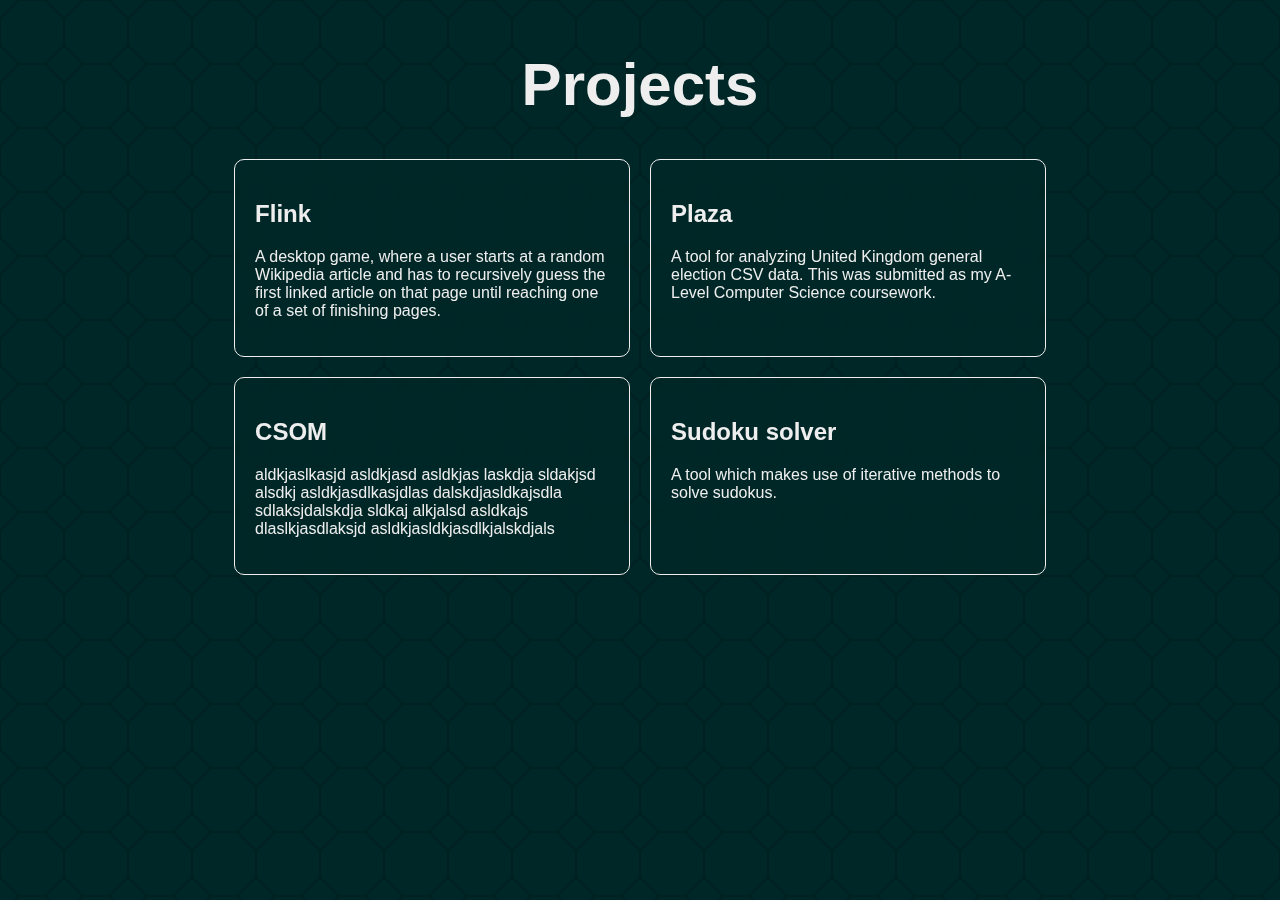
==== projects.html @ 18d00415 "prelim sidebar and projects page" ====
<!DOCTYPE html>
<html>
    <head>
        <link rel="stylesheet" type="text/css" href="project-styles.css"/>
        <title>Projects</title>
    </head>
    <body>
        <h1 class="pagetitle">Projects</h1>
        <div id="projectboxgrid">
            <div class="projectbox projectbox-left">
                <h2>Flink</h2>
                <p>A desktop game, where a user starts at a random Wikipedia article and has to recursively guess the first linked article on that page until reaching one of a set of finishing pages.</p>
            </div>
            <div class="projectbox projectbox-right">
                <h2>Plaza</h2>
                <p>A tool for analyzing United Kingdom general election CSV data. This was submitted as my A-Level Computer Science coursework.</p>
            </div>
            <div class="projectbox projectbox-left">
                <h2>CSOM</h2>
                <p>aldkjaslkasjd asldkjasd asldkjas laskdja sldakjsd alsdkj asldkjasdlkasjdlas dalskdjasldkajsdla sdlaksjdalskdja sldkaj alkjalsd asldkajs dlaslkjasdlaksjd asldkjasldkjasdlkjalskdjals</p>
            </div>
            <div class="projectbox projectbox-right">
                <h2>Sudoku solver</h2>
                <p>A tool which makes use of iterative methods to solve sudokus.</p>
            </div>
        </div>
    </body>
</html>
---- project-styles.css ----
html{
    font-family: 'Trebuchet MS', 'Lucida Sans Unicode', 'Lucida Grande', 'Lucida Sans', 'Arial', 'sans-serif';
    background-color: #002727; /*#6f9076;*/
    font-size: 10;
    color: #EEEEEE;
    background-image: url(octo.png);
    background-size: 5%;
    background-position: top left;
    background-repeat: repeat;
}


h1{
    font-size: 60px;
    margin-top: 40px;
    margin-bottom: 10px;
    padding-top: 10px;
    padding-bottom: 10px;
}

h2{
    font-size: 24px;
}

.sidebar{
    position: fixed;
    margin: 0;
    padding: 1rem;
    background-color: rgba(0, 11, 11, 0);
    transition: all 0.5s ease;
    width: 0%;
    height: 50%;
}

.sidebar:hover{
    width: 10%;
    background-color: rgba(0, 22, 22, 0.7);
    transition: all 0.5s ease;
}

.sidebar-list{
    margin-left: auto;
    margin-right: auto;
    text-align: center;
    overflow: hidden;
    display: none;
}

.sidebar:hover .sidebar-list{
    display: block;
}

.sidebar-list-items{
    list-style-type: none;
    line-height: 30px;
    padding-left: 0;
}

.pagetitle{
    margin-left: auto;
    margin-right: auto;
    margin-bottom: 30px;
    text-align: center;
    width: 40%;
}

.centretext{  /* make text and image next to each other */
    margin-left: auto;
    margin-right: auto;
    width: 60%;
    float: top
}

.projectbox{
    border-style: solid;
    border-width: 1px;
    padding: 20px;
    width: 40%;
    border-radius: 10px;
    margin-bottom: 20px;
    backdrop-filter: blur(5px);
}

.projectbox-left{
    margin-right: 10px;
}

.projectbox-right{
    margin-left: 10px;
}

#projectboxgrid{
    padding: 0;
    width: 70%;
    margin-inline: auto;
    display: flex;
    flex-direction: row;
    justify-content: center;
    flex-wrap: wrap ;
}
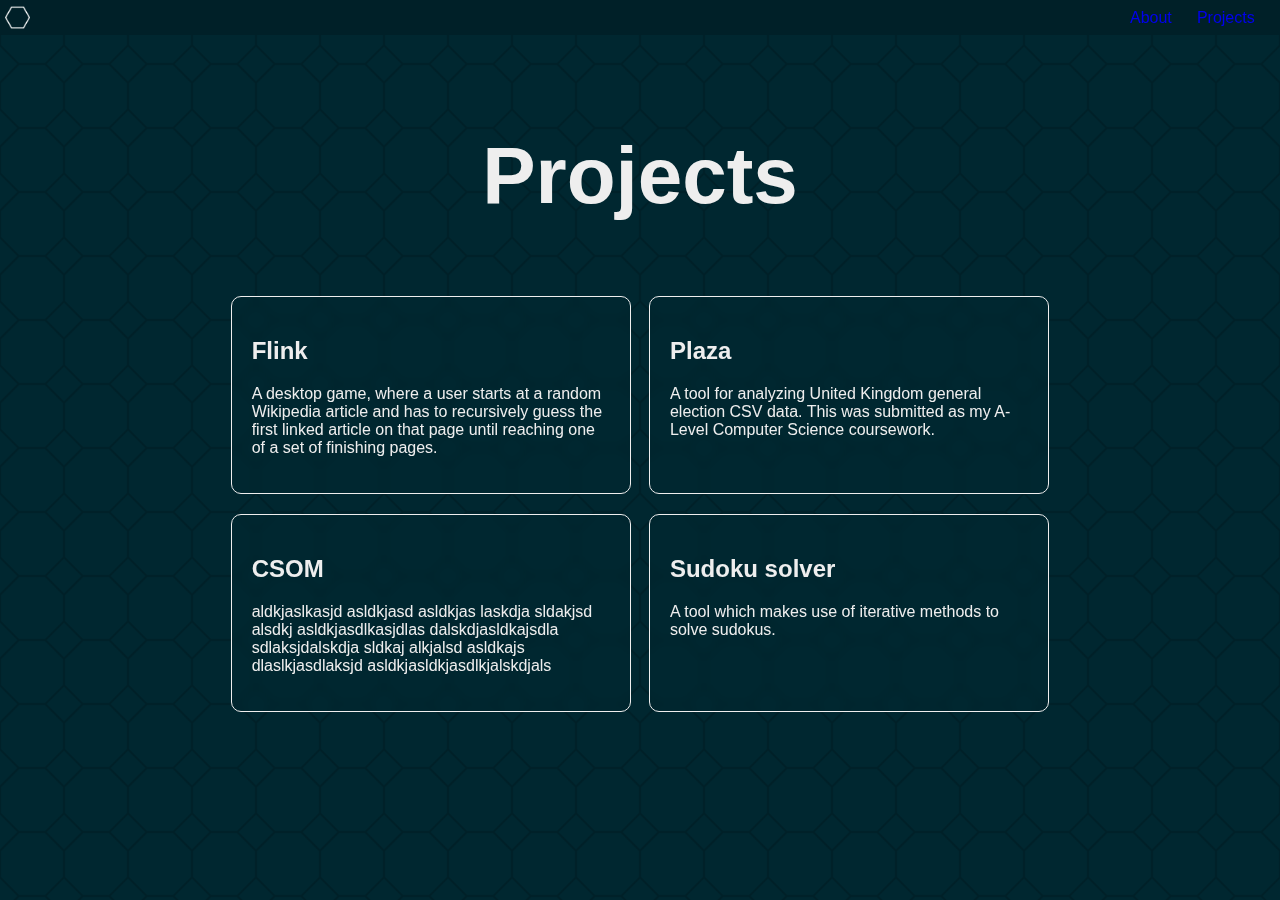
==== commit 23c7b14e: "major upgrades (nav, restyle, etc.)" ====
--- a/projects.html
+++ b/projects.html
@@ -2,24 +2,38 @@
 <html>
     <head>
         <link rel="stylesheet" type="text/css" href="project-styles.css"/>
-        <title>Projects</title>
+        <script type="text/javascript" src="projects.js"></script>
+        <title>vrpst | Projects</title>
     </head>
     <body>
-        <h1 class="pagetitle">Projects</h1>
+        <div class="navbar-container">
+            <div class="navbar">
+                <div class="navbaritem">
+                    <a href="index.html" class="navbarlink">About</a>
+                </div>
+                <div class="navbaritem">
+                    <a href="projects.html" class="navbarlink">Projects</a>
+                </div>
+            </div>
+        </div>
+        <img src="hex.png" class="navbar-icon">
+        <div id="title">
+            <h1>Projects</h1>
+        </div>
         <div id="projectboxgrid">
-            <div class="projectbox projectbox-left">
+            <div class="projectbox projectbox-left" id="flink">
                 <h2>Flink</h2>
                 <p>A desktop game, where a user starts at a random Wikipedia article and has to recursively guess the first linked article on that page until reaching one of a set of finishing pages.</p>
             </div>
-            <div class="projectbox projectbox-right">
+            <div class="projectbox projectbox-right" id="plaza">
                 <h2>Plaza</h2>
                 <p>A tool for analyzing United Kingdom general election CSV data. This was submitted as my A-Level Computer Science coursework.</p>
             </div>
-            <div class="projectbox projectbox-left">
+            <div class="projectbox projectbox-left" id="csom">
                 <h2>CSOM</h2>
                 <p>aldkjaslkasjd asldkjasd asldkjas laskdja sldakjsd alsdkj asldkjasdlkasjdlas dalskdjasldkajsdla sdlaksjdalskdja sldkaj alkjalsd asldkajs dlaslkjasdlaksjd asldkjasldkjasdlkjalskdjals</p>
             </div>
-            <div class="projectbox projectbox-right">
+            <div class="projectbox projectbox-right" id="sudoku">
                 <h2>Sudoku solver</h2>
                 <p>A tool which makes use of iterative methods to solve sudokus.</p>
             </div>
--- a/project-styles.css
+++ b/project-styles.css
@@ -1,6 +1,6 @@
 html{
     font-family: 'Trebuchet MS', 'Lucida Sans Unicode', 'Lucida Grande', 'Lucida Sans', 'Arial', 'sans-serif';
-    background-color: #002727; /*#6f9076;*/
+    background-color: #002730; /*#6f9076;*/
     font-size: 10;
     color: #EEEEEE;
     background-image: url(octo.png);
@@ -9,10 +9,13 @@
     background-repeat: repeat;
 }
 
+body{
+    margin: 0;
+}
 
 h1{
-    font-size: 60px;
-    margin-top: 40px;
+    font-size: 80px;
+    margin-top: 0;
     margin-bottom: 10px;
     padding-top: 10px;
     padding-bottom: 10px;
@@ -22,51 +25,22 @@
     font-size: 24px;
 }
 
-.sidebar{
-    position: fixed;
-    margin: 0;
-    padding: 1rem;
-    background-color: rgba(0, 11, 11, 0);
-    transition: all 0.5s ease;
-    width: 0%;
-    height: 50%;
+a:visited{
+    color: #EEEEEE;
 }
 
-.sidebar:hover{
-    width: 10%;
-    background-color: rgba(0, 22, 22, 0.7);
-    transition: all 0.5s ease;
-}
-
-.sidebar-list{
+#title{
+    text-align: center;
     margin-left: auto;
     margin-right: auto;
-    text-align: center;
-    overflow: hidden;
-    display: none;
-}
-
-.sidebar:hover .sidebar-list{
-    display: block;
-}
-
-.sidebar-list-items{
-    list-style-type: none;
-    line-height: 30px;
-    padding-left: 0;
-}
-
-.pagetitle{
-    margin-left: auto;
-    margin-right: auto;
-    margin-bottom: 30px;
-    text-align: center;
-    width: 40%;
+    margin-bottom: 5%;
+    width: 70%;
 }
 
 .centretext{  /* make text and image next to each other */
     margin-left: auto;
     margin-right: auto;
+    margin-top: 5%;
     width: 60%;
     float: top
 }
@@ -78,15 +52,27 @@
     width: 40%;
     border-radius: 10px;
     margin-bottom: 20px;
-    backdrop-filter: blur(5px);
+    backdrop-filter: blur(4px);
 }
 
 .projectbox-left{
-    margin-right: 10px;
+    margin-right: 1%;
+}
+
+.projectbox-left:hover{
+    margin-right: 1%;
+    background-color: #103740;
+    transition: all 0.25s ease;
 }
 
 .projectbox-right{
-    margin-left: 10px;
+    margin-left: 1%;
+}
+
+.projectbox-right:hover{
+    margin-left: 1%;
+    background-color: #103740;
+    transition: all 0.25s ease;
 }
 
 #projectboxgrid{
@@ -97,4 +83,49 @@
     flex-direction: row;
     justify-content: center;
     flex-wrap: wrap ;
+}
+
+/* nav */
+
+.navbar-icon{
+    position: absolute;
+    top: 5px;
+    left: 5px;
+    width: 25px;
+}
+.navbar{
+    height: 35px;
+    background-color: #002028;
+    display: flex;
+    align-items: center;
+    display: flex;
+    justify-content: flex-end;
+    padding-left: 1%;
+    padding-right: 1%;
+}
+
+.navbar-container{
+    height: 120px;
+    filter: opacity(0%);
+    width: 95%;
+    transition: all 0.5s;
+}
+
+.navbar-container:hover{
+    height: 120px;
+    filter: opacity(100%);
+    width: 100%;
+    transition: all 0.5s;
+}
+
+.navbaritem{
+    padding-left: 1%;
+    padding-right: 1%;
+    display: flex;
+    align-self: center;
+    text-align: center;
+}
+
+.navbarlink{
+    text-decoration: none;
 }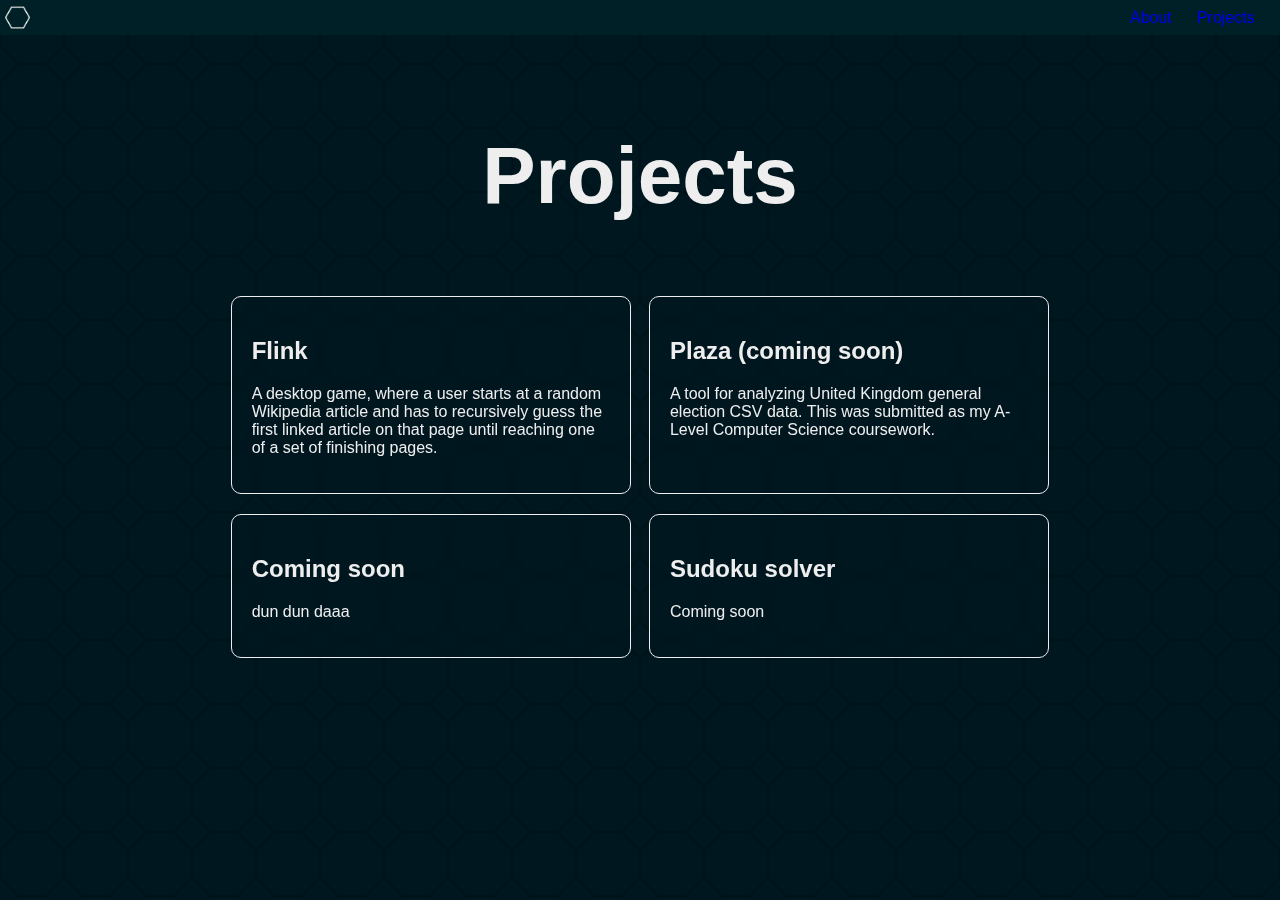
==== commit 65b5fe6b: "hide broken links for now" ====
--- a/projects.html
+++ b/projects.html
@@ -26,16 +26,16 @@
                 <p>A desktop game, where a user starts at a random Wikipedia article and has to recursively guess the first linked article on that page until reaching one of a set of finishing pages.</p>
             </div>
             <div class="projectbox projectbox-right" id="plaza">
-                <h2>Plaza</h2>
+                <h2>Plaza (coming soon)</h2>
                 <p>A tool for analyzing United Kingdom general election CSV data. This was submitted as my A-Level Computer Science coursework.</p>
             </div>
             <div class="projectbox projectbox-left" id="csom">
-                <h2>CSOM</h2>
-                <p>aldkjaslkasjd asldkjasd asldkjas laskdja sldakjsd alsdkj asldkjasdlkasjdlas dalskdjasldkajsdla sdlaksjdalskdja sldkaj alkjalsd asldkajs dlaslkjasdlaksjd asldkjasldkjasdlkjalskdjals</p>
+                <h2>Coming soon</h2>
+                <p>dun dun daaa</p>
             </div>
             <div class="projectbox projectbox-right" id="sudoku">
                 <h2>Sudoku solver</h2>
-                <p>A tool which makes use of iterative methods to solve sudokus.</p>
+                <p>Coming soon</p>
             </div>
         </div>
     </body>
--- a/project-styles.css
+++ b/project-styles.css
@@ -1,6 +1,6 @@
 html{
     font-family: 'Trebuchet MS', 'Lucida Sans Unicode', 'Lucida Grande', 'Lucida Sans', 'Arial', 'sans-serif';
-    background-color: #002730; /*#6f9076;*/
+    background-color: #001720; /*#6f9076;*/
     font-size: 10;
     color: #EEEEEE;
     background-image: url(octo.png);
@@ -57,6 +57,7 @@
 
 .projectbox-left{
     margin-right: 1%;
+    transition: all 0.25s ease;
 }
 
 .projectbox-left:hover{
@@ -67,6 +68,7 @@
 
 .projectbox-right{
     margin-left: 1%;
+    transition: all 0.25s ease;
 }
 
 .projectbox-right:hover{
@@ -108,14 +110,14 @@
     height: 120px;
     filter: opacity(0%);
     width: 95%;
-    transition: all 0.5s;
+    transition: all 0.5s ease-out;
 }
 
 .navbar-container:hover{
     height: 120px;
     filter: opacity(100%);
     width: 100%;
-    transition: all 0.5s;
+    transition: all 0.5s ease-out;
 }
 
 .navbaritem{
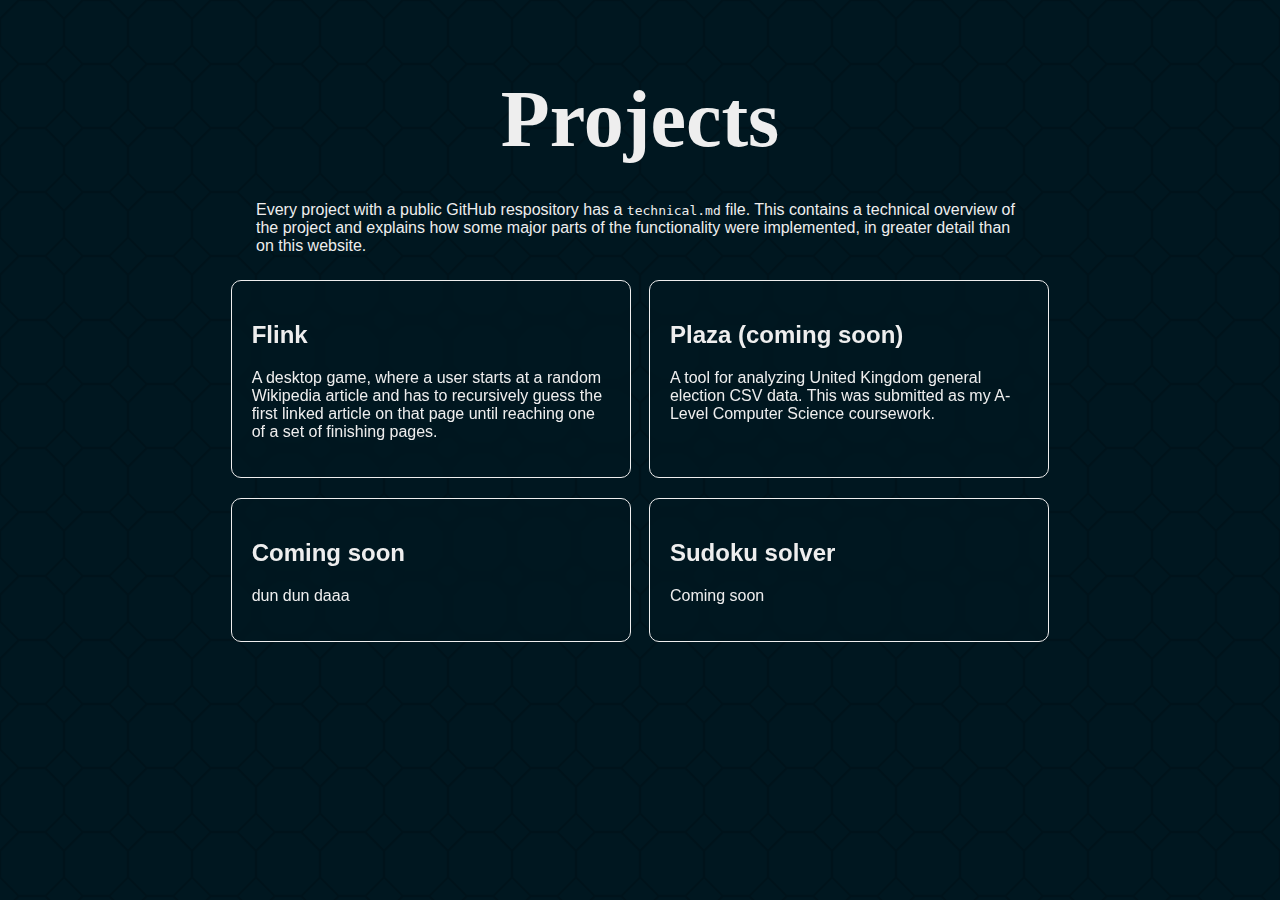
==== commit f9d23d80: "move out technical description" ====
--- a/projects.html
+++ b/projects.html
@@ -6,19 +6,12 @@
         <title>vrpst | Projects</title>
     </head>
     <body>
-        <div class="navbar-container">
-            <div class="navbar">
-                <div class="navbaritem">
-                    <a href="index.html" class="navbarlink">About</a>
-                </div>
-                <div class="navbaritem">
-                    <a href="projects.html" class="navbarlink">Projects</a>
-                </div>
-            </div>
-        </div>
-        <img src="hex.png" class="navbar-icon">
         <div id="title">
             <h1>Projects</h1>
+        </div>
+        <div class="centretext">
+            <p>Every project with a public GitHub respository has a <code>technical.md</code> file. 
+                This contains a technical overview of the project and explains how some major parts of the functionality were implemented, in greater detail than on this website.</p>
         </div>
         <div id="projectboxgrid">
             <div class="projectbox projectbox-left" id="flink">
--- a/project-styles.css
+++ b/project-styles.css
@@ -1,5 +1,5 @@
 html{
-    font-family: 'Trebuchet MS', 'Lucida Sans Unicode', 'Lucida Grande', 'Lucida Sans', 'Arial', 'sans-serif';
+    font-family: 'Helvetica', 'Lucida Sans Unicode', 'Lucida Grande', 'Lucida Sans', 'Arial', 'sans-serif';
     background-color: #001720; /*#6f9076;*/
     font-size: 10;
     color: #EEEEEE;
@@ -14,6 +14,7 @@
 }
 
 h1{
+    font-family: "Trebuchet MS";
     font-size: 80px;
     margin-top: 0;
     margin-bottom: 10px;
@@ -31,16 +32,17 @@
 
 #title{
     text-align: center;
+    margin-top: 5%;
     margin-left: auto;
     margin-right: auto;
-    margin-bottom: 5%;
+    margin-bottom: 2%;
     width: 70%;
 }
 
 .centretext{  /* make text and image next to each other */
     margin-left: auto;
     margin-right: auto;
-    margin-top: 5%;
+    margin-bottom: 2%;
     width: 60%;
     float: top
 }
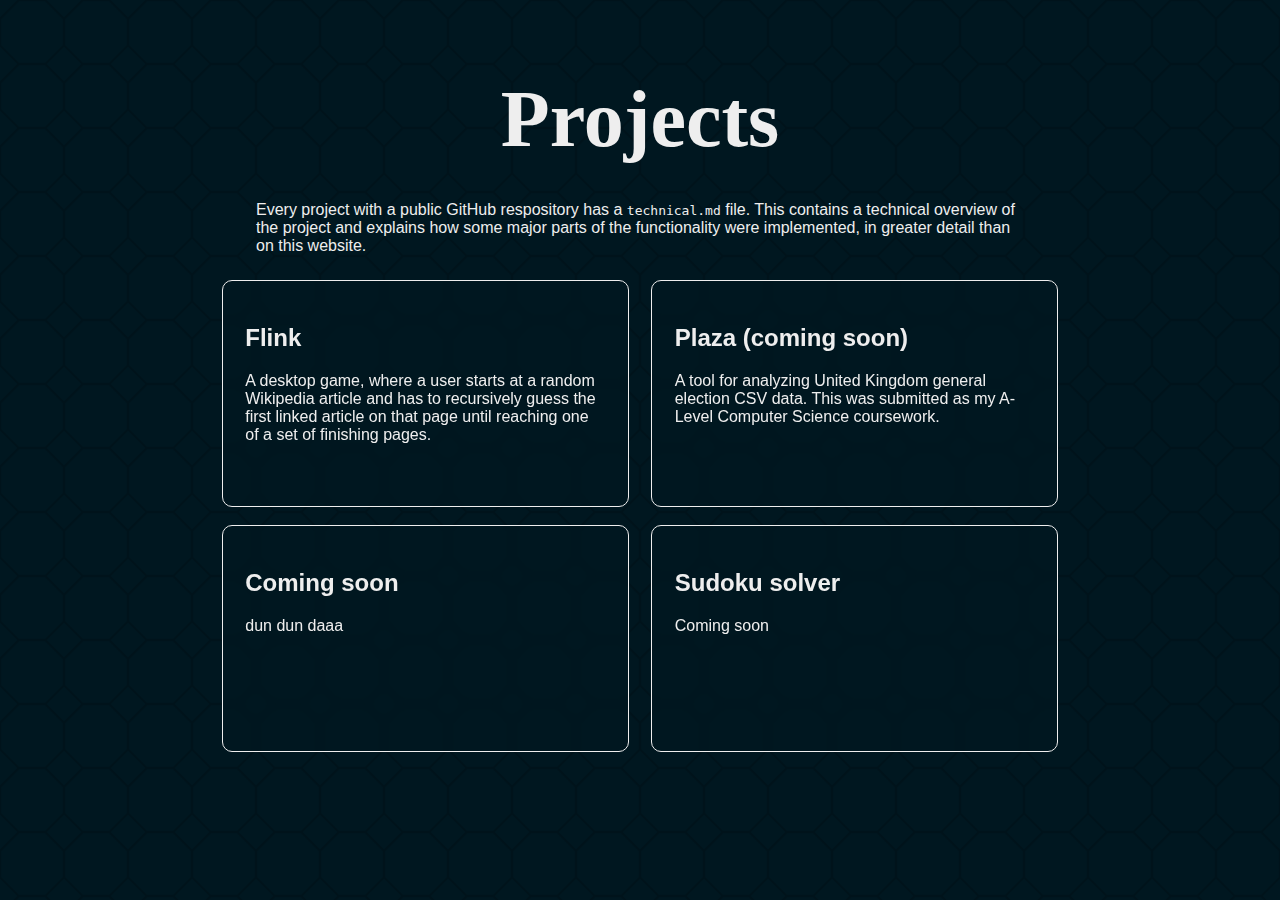
==== commit 9dace6f9: "project transitions" ====
--- a/projects.html
+++ b/projects.html
@@ -13,7 +13,7 @@
             <p>Every project with a public GitHub respository has a <code>technical.md</code> file. 
                 This contains a technical overview of the project and explains how some major parts of the functionality were implemented, in greater detail than on this website.</p>
         </div>
-        <div id="projectboxgrid">
+        <div class="projectboxgrid" id="grid">
             <div class="projectbox projectbox-left" id="flink">
                 <h2>Flink</h2>
                 <p>A desktop game, where a user starts at a random Wikipedia article and has to recursively guess the first linked article on that page until reaching one of a set of finishing pages.</p>
@@ -22,6 +22,7 @@
                 <h2>Plaza (coming soon)</h2>
                 <p>A tool for analyzing United Kingdom general election CSV data. This was submitted as my A-Level Computer Science coursework.</p>
             </div>
+            <br>
             <div class="projectbox projectbox-left" id="csom">
                 <h2>Coming soon</h2>
                 <p>dun dun daaa</p>
--- a/project-styles.css
+++ b/project-styles.css
@@ -48,88 +48,67 @@
 }
 
 .projectbox{
+    display: inline-table;
     border-style: solid;
     border-width: 1px;
-    padding: 20px;
-    width: 40%;
+    padding: 2.5vh;
+    width: 40vh;
+    height: 20vh;
     border-radius: 10px;
-    margin-bottom: 20px;
+    margin-bottom: 2vh;
     backdrop-filter: blur(4px);
 }
 
 .projectbox-left{
-    margin-right: 1%;
-    transition: all 0.25s ease;
+    margin-right: 25vh;
+    opacity: 0;
 }
 
-.projectbox-left:hover{
-    margin-right: 1%;
+.projectbox-left-transitioned{
+    margin-right: 1vh;
+    transition: all 1s ease;
+    opacity: 100;
+}
+
+.projectbox-left-transitioned:hover{
+    margin-right: 1vh;
     background-color: #103740;
     transition: all 0.25s ease;
 }
 
 .projectbox-right{
-    margin-left: 1%;
-    transition: all 0.25s ease;
+    margin-left: 25vh;
+    opacity: 0;
 }
 
-.projectbox-right:hover{
-    margin-left: 1%;
+.projectbox-right-transitioned{
+    margin-left: 1vh;
+    transition: all 1s ease;
+    opacity: 100;
+}
+
+.projectbox-right-transitioned:hover{
+    margin-left: 1vh;
     background-color: #103740;
     transition: all 0.25s ease;
 }
 
-#projectboxgrid{
-    padding: 0;
-    width: 70%;
-    margin-inline: auto;
-    display: flex;
+.projectboxgrid{
+    margin-left: auto;
+    margin-right: auto;
+    width: fit-content;
+    /*display: flex;
     flex-direction: row;
     justify-content: center;
-    flex-wrap: wrap ;
+    flex-wrap: wrap ;*/
 }
 
-/* nav */
-
-.navbar-icon{
-    position: absolute;
-    top: 5px;
-    left: 5px;
-    width: 25px;
-}
-.navbar{
-    height: 35px;
-    background-color: #002028;
-    display: flex;
-    align-items: center;
-    display: flex;
-    justify-content: flex-end;
-    padding-left: 1%;
-    padding-right: 1%;
-}
-
-.navbar-container{
-    height: 120px;
-    filter: opacity(0%);
-    width: 95%;
-    transition: all 0.5s ease-out;
-}
-
-.navbar-container:hover{
-    height: 120px;
-    filter: opacity(100%);
-    width: 100%;
-    transition: all 0.5s ease-out;
-}
-
-.navbaritem{
-    padding-left: 1%;
-    padding-right: 1%;
-    display: flex;
-    align-self: center;
-    text-align: center;
-}
-
-.navbarlink{
-    text-decoration: none;
+.projectboxgrid-transitioned{
+    margin-left: auto;
+    margin-right: auto;
+    width: 94vh;
+    /*display: flex;
+    flex-direction: row;
+    justify-content: center;
+    flex-wrap: wrap ;*/
 }